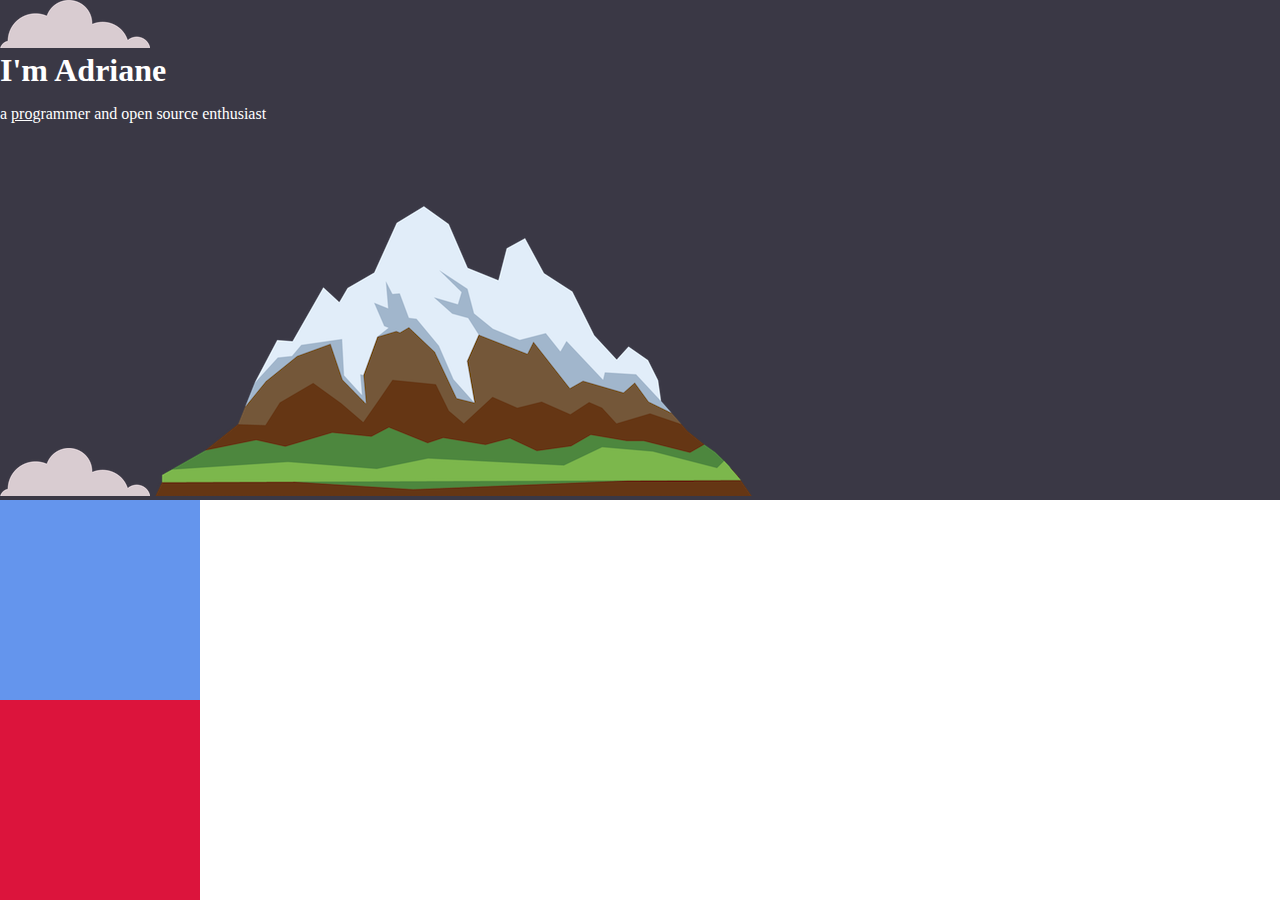
==== CSS - My Site/index.html @ 77aed04a "initial commit" ====
<!DOCTYPE html>
<html lang="en">
<head>
    <meta charset="UTF-8">
    <meta http-equiv="X-UA-Compatible" content="IE=edge">
    <meta name="viewport" content="width=device-width, initial-scale=1.0">
    <link rel="stylesheet" href="css/styles.css">
    <link rel="icon" href="favicon.ico" type="image/x-icon">
    <title>Adriane James</title>
</head>
<body>
    <div class="top-container">
        <img src="images/cloud.png" alt="cloud image">
        <h1>I'm Adriane</h1>
        <p>a <span class="pro">pro</span>grammer and open source enthusiast</p>
        <img src="images/cloud.png" alt="cloud image">
        <img src="images/mountain.png" alt="mountain image">
    </div>
    <div class="middle-container">

    </div>
    <div class="bottom-container">

    </div>
</body>
</html>
---- CSS - My Site/css/styles.css ----
body {
    margin:0;
    color: white;
}

h1 {
    margin-top:0;
    margin-bottom:0;
}

.middle-container, .bottom-container {
    height: 200px;
    width: 200px;
}

.top-container {
    background-color: #3A3845;
}

.middle-container {
    background-color: cornflowerblue;
}

.bottom-container {
    background-color: crimson;
}

.pro {
    text-decoration: underline;
}
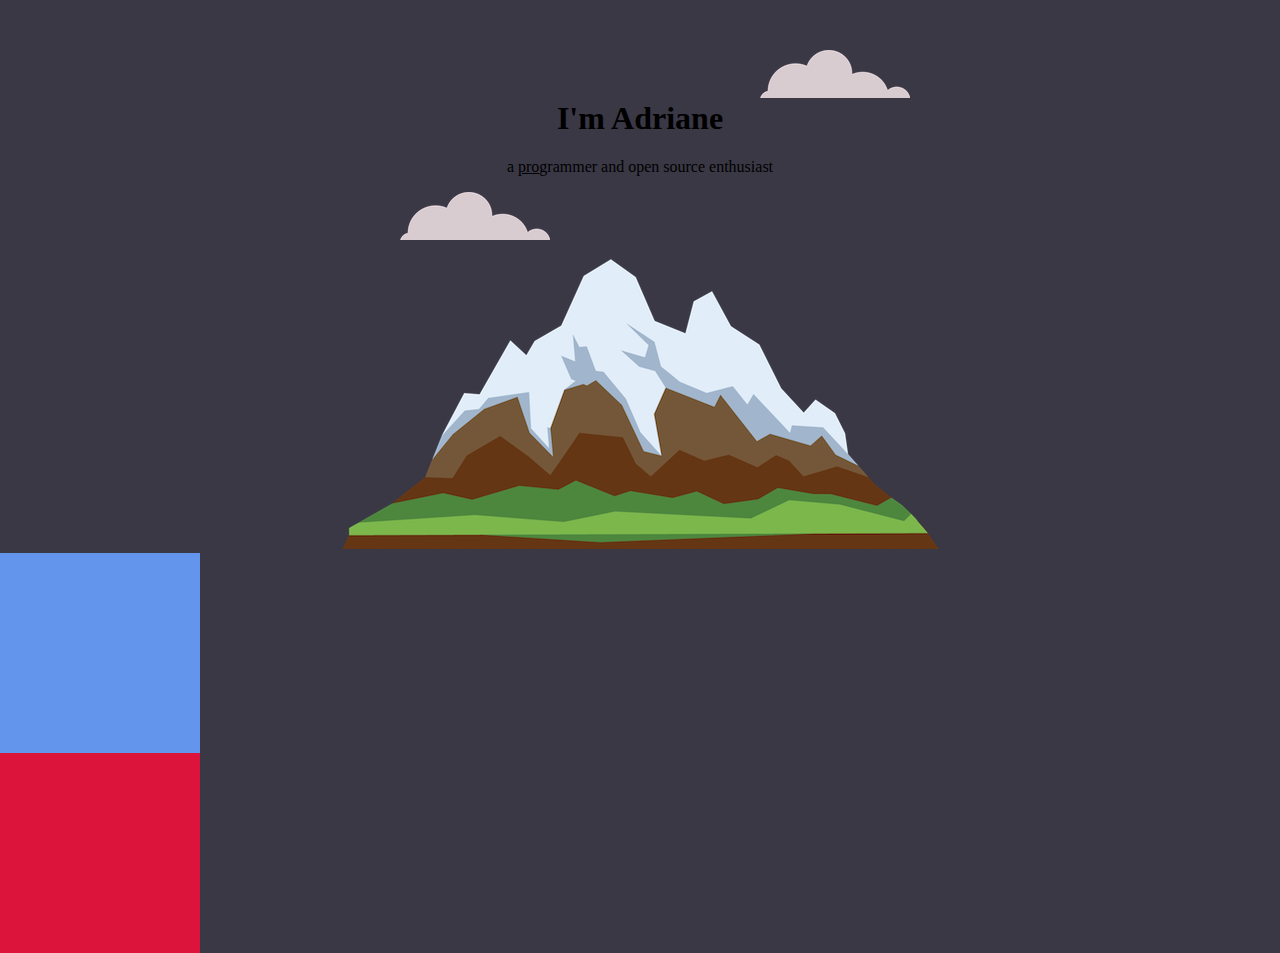
==== commit 625e8b00: "commit 2" ====
--- a/CSS - My Site/index.html
+++ b/CSS - My Site/index.html
@@ -10,10 +10,10 @@
 </head>
 <body>
     <div class="top-container">
-        <img src="images/cloud.png" alt="cloud image">
+        <img class="top-cloud" src="images/cloud.png" alt="cloud image">
         <h1>I'm Adriane</h1>
         <p>a <span class="pro">pro</span>grammer and open source enthusiast</p>
-        <img src="images/cloud.png" alt="cloud image">
+        <img class="bottom-cloud" src="images/cloud.png" alt="cloud image">
         <img src="images/mountain.png" alt="mountain image">
     </div>
     <div class="middle-container">
--- a/CSS - My Site/css/styles.css
+++ b/CSS - My Site/css/styles.css
@@ -2,12 +2,12 @@
 
 body {
     margin:0;
-    color: white;
+    background-color: #3A3845;
+    text-align: center;
 }
 
 h1 {
     margin-top:0;
-    margin-bottom:0;
 }
 
 .middle-container, .bottom-container {
@@ -16,7 +16,8 @@
 }
 
 .top-container {
-    background-color: #3A3845;
+    position: relative;
+    padding-top: 100px;
 }
 
 .middle-container {
@@ -29,4 +30,15 @@
 
 .pro {
     text-decoration: underline;
+}
+
+.bottom-cloud {
+    position: absolute;  
+    left: 400px;
+}
+
+.top-cloud {
+    position: absolute;
+    top: 50px;
+    right: 370px;
 }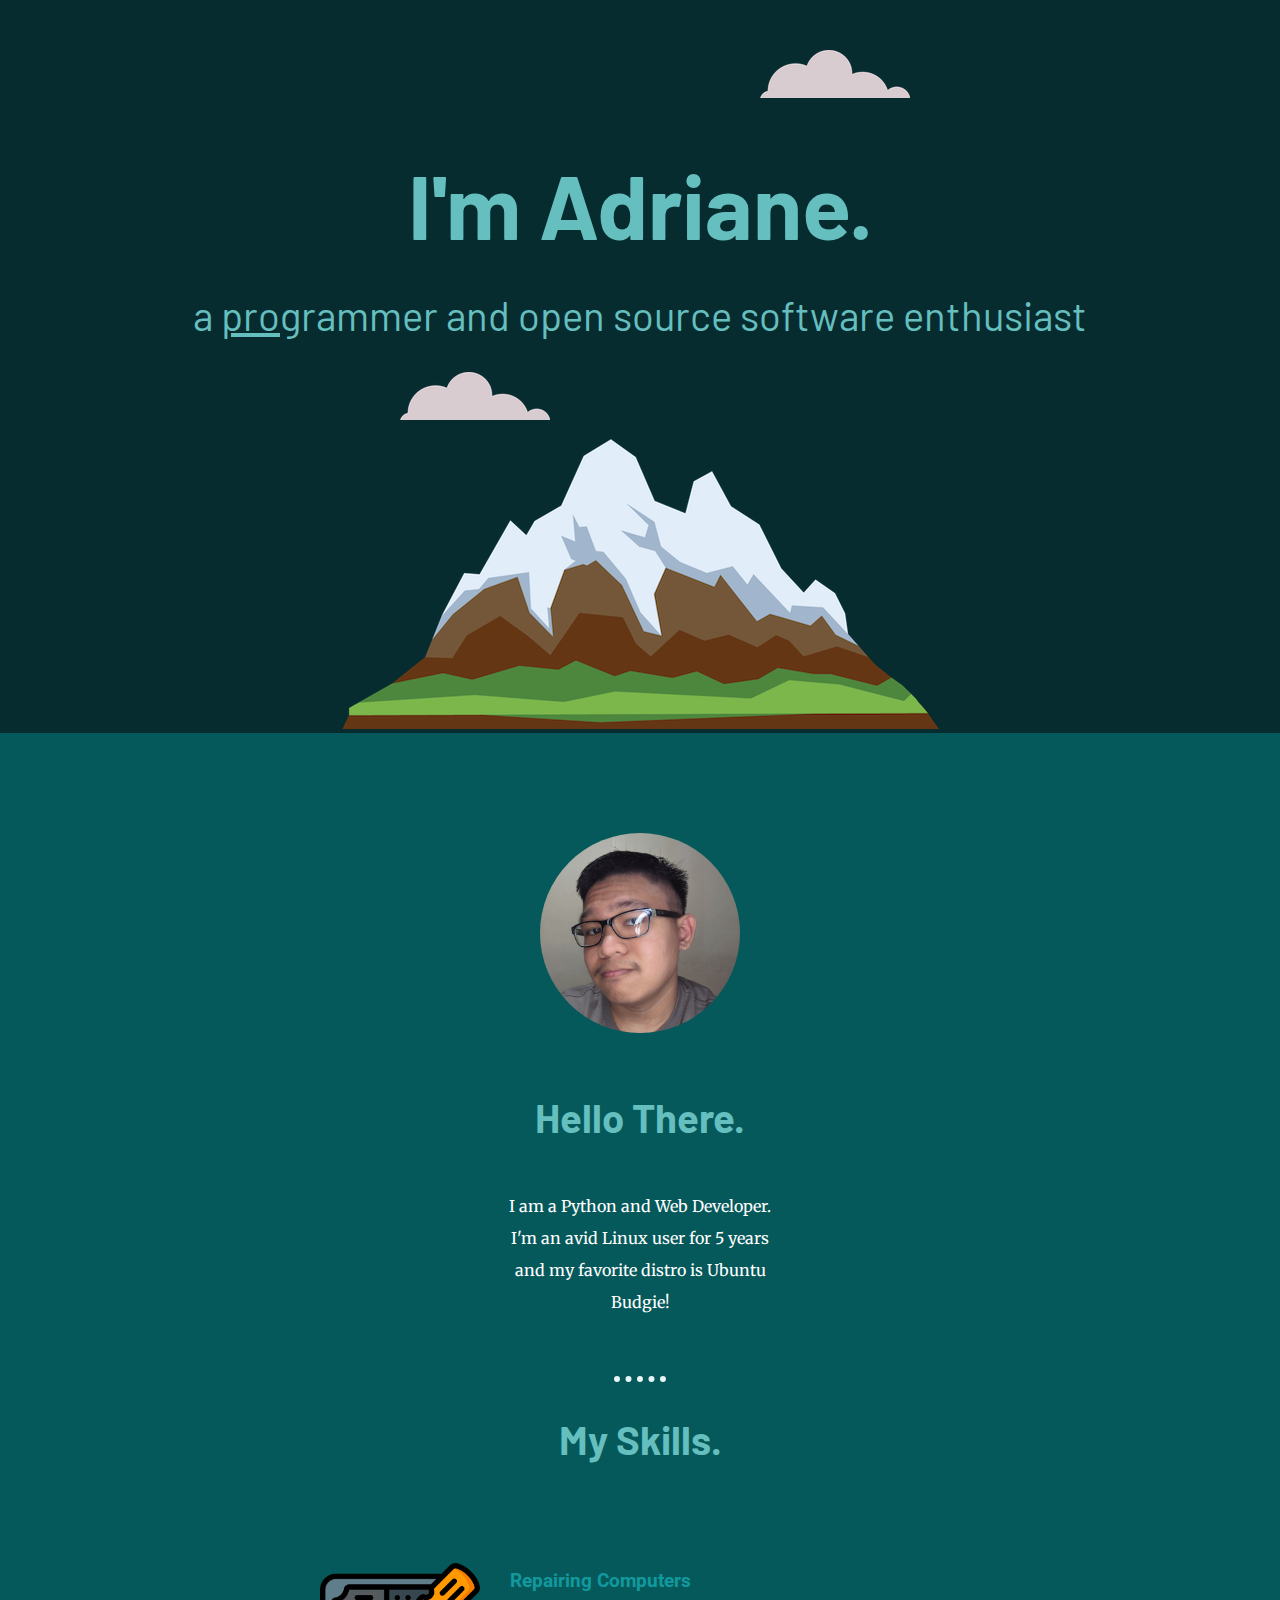
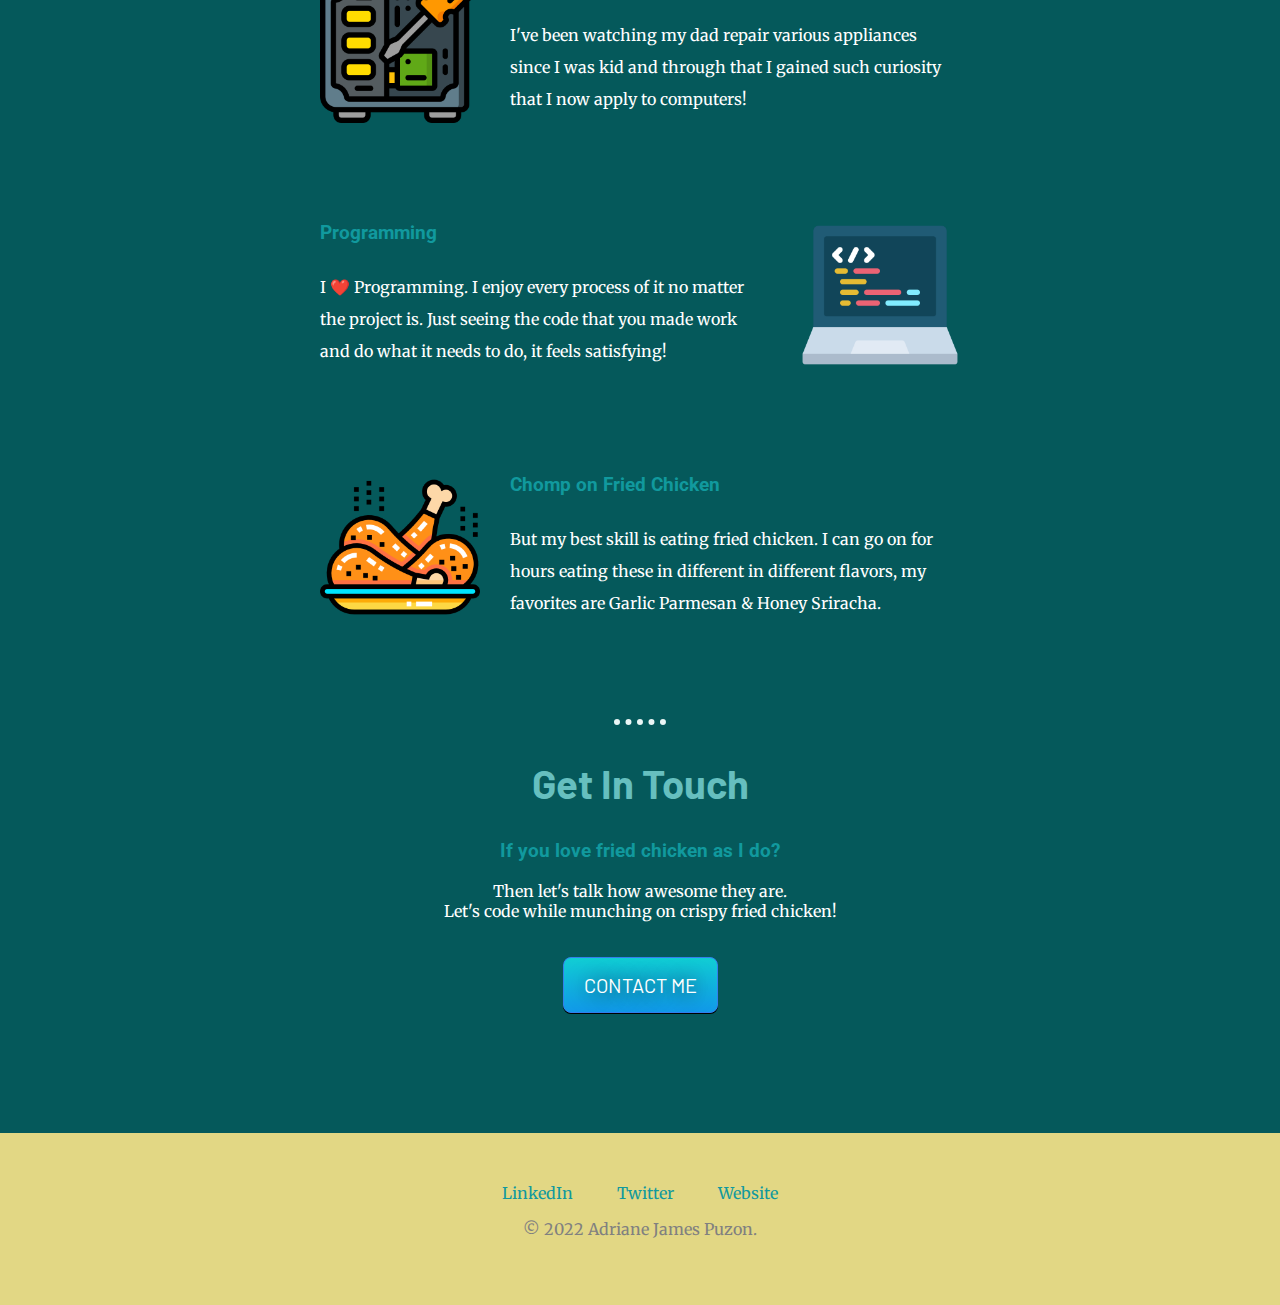
==== commit 78c4af9c: "completed Intermediate CSS Module!" ====
--- a/CSS - My Site/index.html
+++ b/CSS - My Site/index.html
@@ -6,21 +6,61 @@
     <meta name="viewport" content="width=device-width, initial-scale=1.0">
     <link rel="stylesheet" href="css/styles.css">
     <link rel="icon" href="favicon.ico" type="image/x-icon">
+    <link rel="preconnect" href="https://fonts.googleapis.com">
+    <link rel="preconnect" href="https://fonts.gstatic.com" crossorigin>
+    <link href="https://fonts.googleapis.com/css2?family=Barlow&family=Inter:wght@400;500&family=Merriweather&family=Roboto:wght@300&display=swap" rel="stylesheet">
     <title>Adriane James</title>
 </head>
 <body>
     <div class="top-container">
         <img class="top-cloud" src="images/cloud.png" alt="cloud image">
-        <h1>I'm Adriane</h1>
-        <p>a <span class="pro">pro</span>grammer and open source enthusiast</p>
+        <h1>I'm Adriane.</h1>
+        <h2 class="subtitle">a <span class="pro">pro</span>grammer and open source software enthusiast</h2>
         <img class="bottom-cloud" src="images/cloud.png" alt="cloud image">
         <img src="images/mountain.png" alt="mountain image">
     </div>
+
+    
     <div class="middle-container">
-
-    </div>
-    <div class="bottom-container">
-
-    </div>
+        <div class="profile">
+          <img class="my_profile" src="images/my_profile.jpg" alt="Adriane James Puzon's Profile Picture">
+          <h2>Hello There.</h2>
+          <p class="profile-description">I am a Python and Web Developer. I'm an avid Linux user for 5 years and my favorite distro is Ubuntu Budgie!</p>
+        </div>
+        <hr>
+        <div class="skills">
+          <h2>My Skills.</h2>
+          <div class="skill-row">
+            <img class="motherboard-img" src="images/4275113.png" alt="">
+            <h3>Repairing Computers</h3>
+            <p>I've been watching my dad repair various appliances since I was kid and through that I gained such curiosity that I now apply to computers!</p>
+          </div>
+          <div class="skill-row">
+            <img class="laptop-img" src="images/6062646.png" alt="">
+            <h3>Programming</h3>
+            <p>I ❤️ Programming. I enjoy every process of it no matter the project is. Just seeing the code that you made work and do what it needs to do, it feels satisfying!</p>
+          </div>
+          <div class="skill-row">
+            <img class="friedchicken-img" src="images/737956.png" alt="">
+            <h3>Chomp on Fried Chicken</h3>
+            <p class="code-skill-description">But my best skill is eating fried chicken. I can go on for hours eating these in different in different flavors, my favorites are Garlic Parmesan & Honey Sriracha.</p>
+          </div>
+        </div>
+        <hr>
+        <div class="contact-me">
+          <h2>Get In Touch</h2>
+          <h3>If you love fried chicken as I do?</h3>
+          <p>Then let's talk how awesome they are. <br>Let's code while munching on crispy fried chicken!</p>
+          <a class="contactme-btn" href="mailto:adrianejames27@gmail.com">CONTACT ME</a>
+        </div>
+      </div>
+      
+      
+      <div class="bottom-container">
+        <a class="footer-link" href="https://www.linkedin.com/in/jay-puzon/">LinkedIn</a>
+        <a class="footer-link" href="https://twitter.com/Jay27_22">Twitter</a>
+        <a class="footer-link" href="https://www.appbrewery.co/">Website</a>
+        <p class="copyright">© 2022 Adriane James Puzon.</p>
+      </div>
 </body>
 </html>--- a/CSS - My Site/css/styles.css
+++ b/CSS - My Site/css/styles.css
@@ -1,31 +1,116 @@
-
-
 body {
     margin:0;
-    background-color: #3A3845;
+    color: white;
+    background-color: #05595B;
     text-align: center;
+    font-family: 'Merriweather', serif;
+}
+
+h1, h2 {
+    color: #66BFBF;
+}
+
+h3, a {
+    color: #11999E;
 }
 
 h1 {
-    margin-top:0;
+    font-size: 5.625rem;
+    /* line-height: 2; */
+    margin: 50px auto 0 auto;
+    font-family: 'Barlow', sans-serif;
 }
 
-.middle-container, .bottom-container {
-    height: 200px;
-    width: 200px;
+h2 {
+    font-size: 2.5rem;
+    font-family: 'Barlow', sans-serif;
 }
 
+h3 {
+    font-family: 'Roboto', sans-serif;
+    color: #11999E;
+}
+
+.subtitle {
+    font-weight: normal;
+}
+
+.my_profile {
+    border-radius: 50%;
+    height: 200px;
+}
+
+.skill-row {
+    width: 50%;
+    margin: 100px auto 100px auto;
+    line-height: 2;
+    text-align: left;
+}
+
+.motherboard-img {
+    width: 25%;
+    float: left;
+    margin-right: 30px;
+}
+
+.laptop-img {
+    width: 25%;
+    float: right;
+    margin-left: 30px;
+}
+
+.friedchicken-img {
+    width: 25%;
+    float: left;
+    margin-right: 30px;
+}
+
+
 .top-container {
+    background-color: #062C30;
     position: relative;
     padding-top: 100px;
 }
 
+.profile {
+    line-height: 2;
+    padding-bottom: 50px;
+}
+
+.profile-description {
+    margin: auto 500px auto 500px;
+    /* margin-left: 500px;
+    margin-right: 500px; */
+}
+
+hr {
+    border-style: none;
+    border-top-style: dotted;
+    border-color: #EAF6F6;
+    border-width: 6px;
+    width: 4%;
+}
+
 .middle-container {
-    background-color: cornflowerblue;
+    margin: 100px 0;
 }
 
 .bottom-container {
-    background-color: crimson;
+    background-color: #E2D784;
+    padding: 50px 0 50px 0;
+}
+
+.footer-link {
+    text-decoration: none;
+    margin: 0 20px 0 20px;
+}
+
+.footer-link:hover {
+    color: white;
+}
+
+.copyright {
+    color: gray ;
 }
 
 .pro {
@@ -41,4 +126,44 @@
     position: absolute;
     top: 50px;
     right: 370px;
-}+}
+
+.contactme-btn {
+    background: #11CDD4;
+    background-image: -webkit-linear-gradient(top, #11CDD4, #1199E9);
+    background-image: -moz-linear-gradient(top, #11CDD4, #1199E9);
+    background-image: -ms-linear-gradient(top, #11CDD4, #1199E9);
+    background-image: -o-linear-gradient(top, #11CDD4, #1199E9);
+    background-image: -webkit-gradient(to bottom, #11CDD4, #1199E9);
+    -webkit-border-radius: 8px;
+    -moz-border-radius: 8px;
+    border-radius: 8px;
+    color: #FFFFFF;
+    font-family: 'Barlow', sans-serif;
+    font-size: 20px;
+    padding: 15px 20px 15px 20px;
+    margin: 20px 0 20px 0;
+    -webkit-box-shadow: 0 1px 0 0 #000000;
+    -moz-box-shadow: 0 1px 0 0 #000000;
+    box-shadow: 0 1px 0 0 #000000;
+    text-shadow: 1px 1px 20px #000000;
+    border: solid #337FED 1px;
+    text-decoration: none;
+    display: inline-block;
+    cursor: pointer;
+    text-align: center;
+ }
+ 
+ .contactme-btn:hover {
+    border: solid #337FED 1px;
+    background: #30E3CB;
+    background-image: -webkit-linear-gradient(top, #30E3CB, #2BC4AD);
+    background-image: -moz-linear-gradient(top, #30E3CB, #2BC4AD);
+    background-image: -ms-linear-gradient(top, #30E3CB, #2BC4AD);
+    background-image: -o-linear-gradient(top, #30E3CB, #2BC4AD);
+    background-image: -webkit-gradient(to bottom, #30E3CB, #2BC4AD);
+    -webkit-border-radius: 8px;
+    -moz-border-radius: 8px;
+    border-radius: 8px;
+    text-decoration: none;
+ }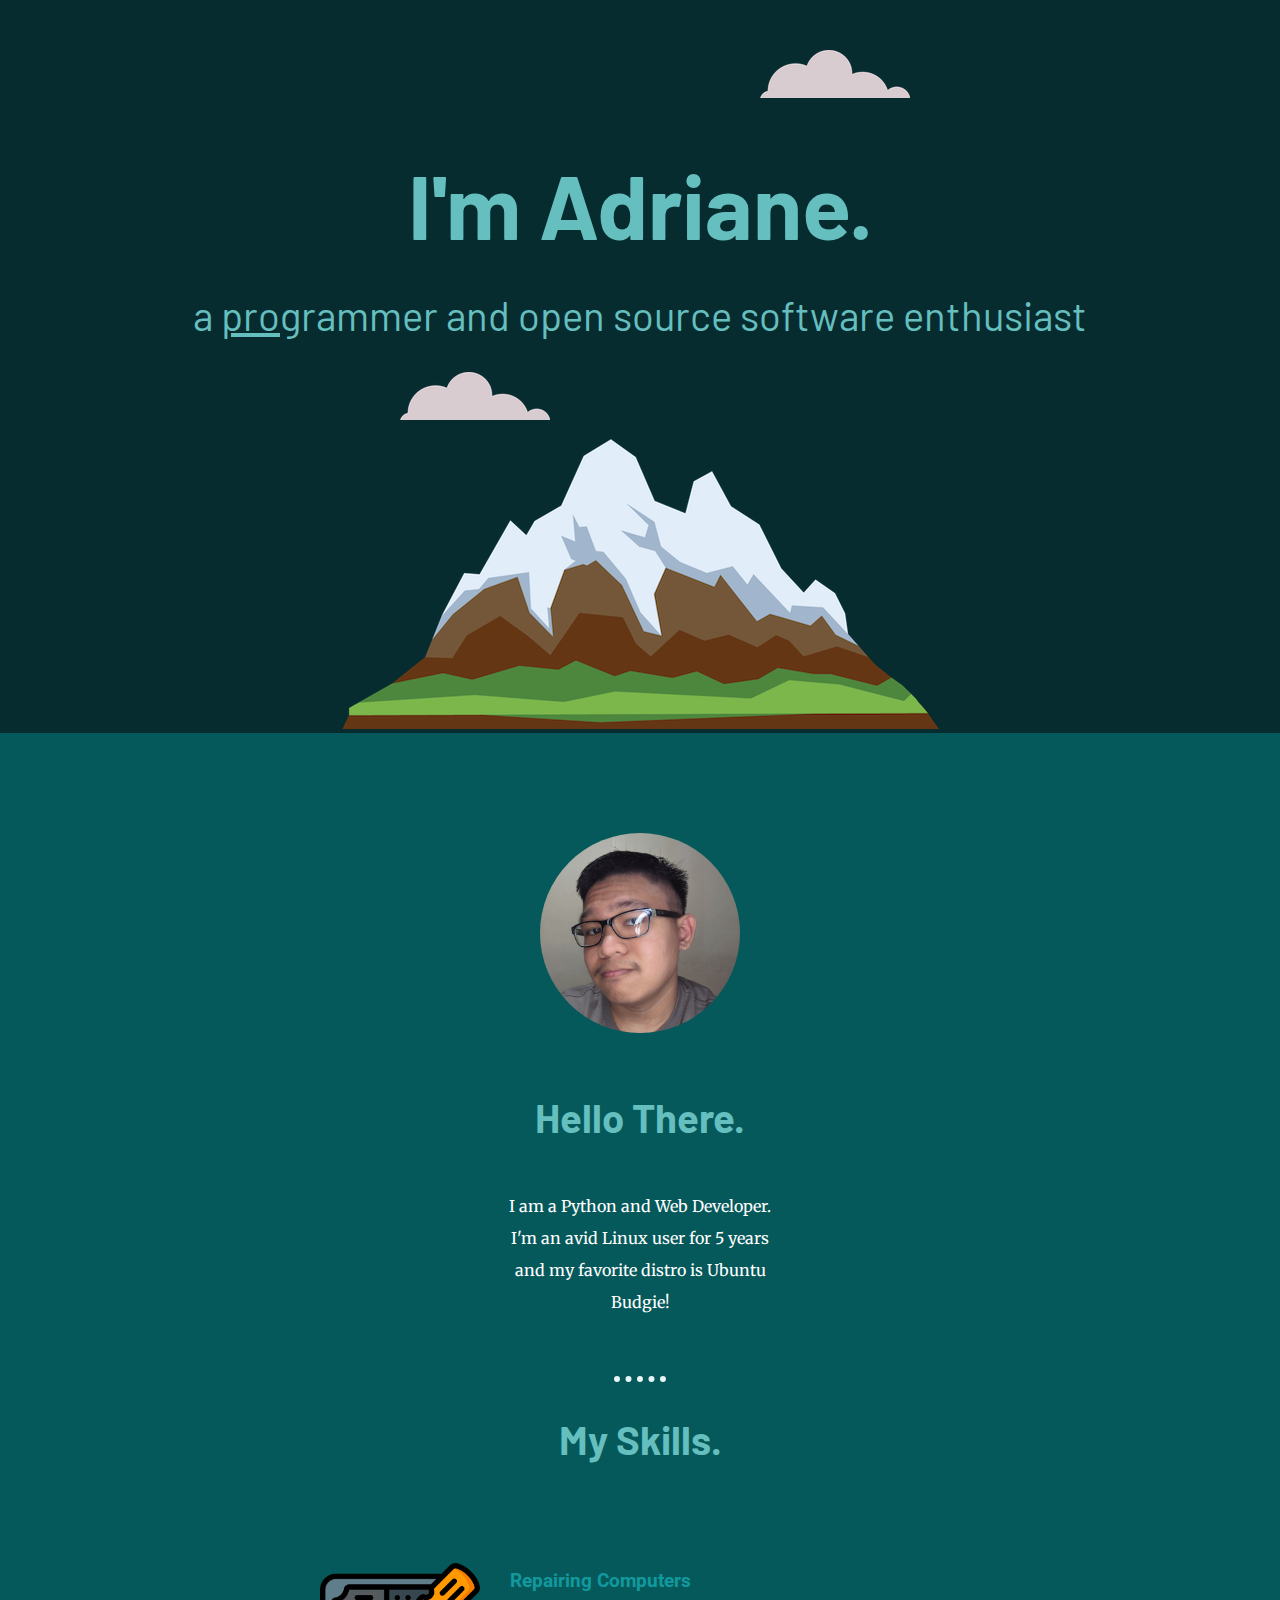
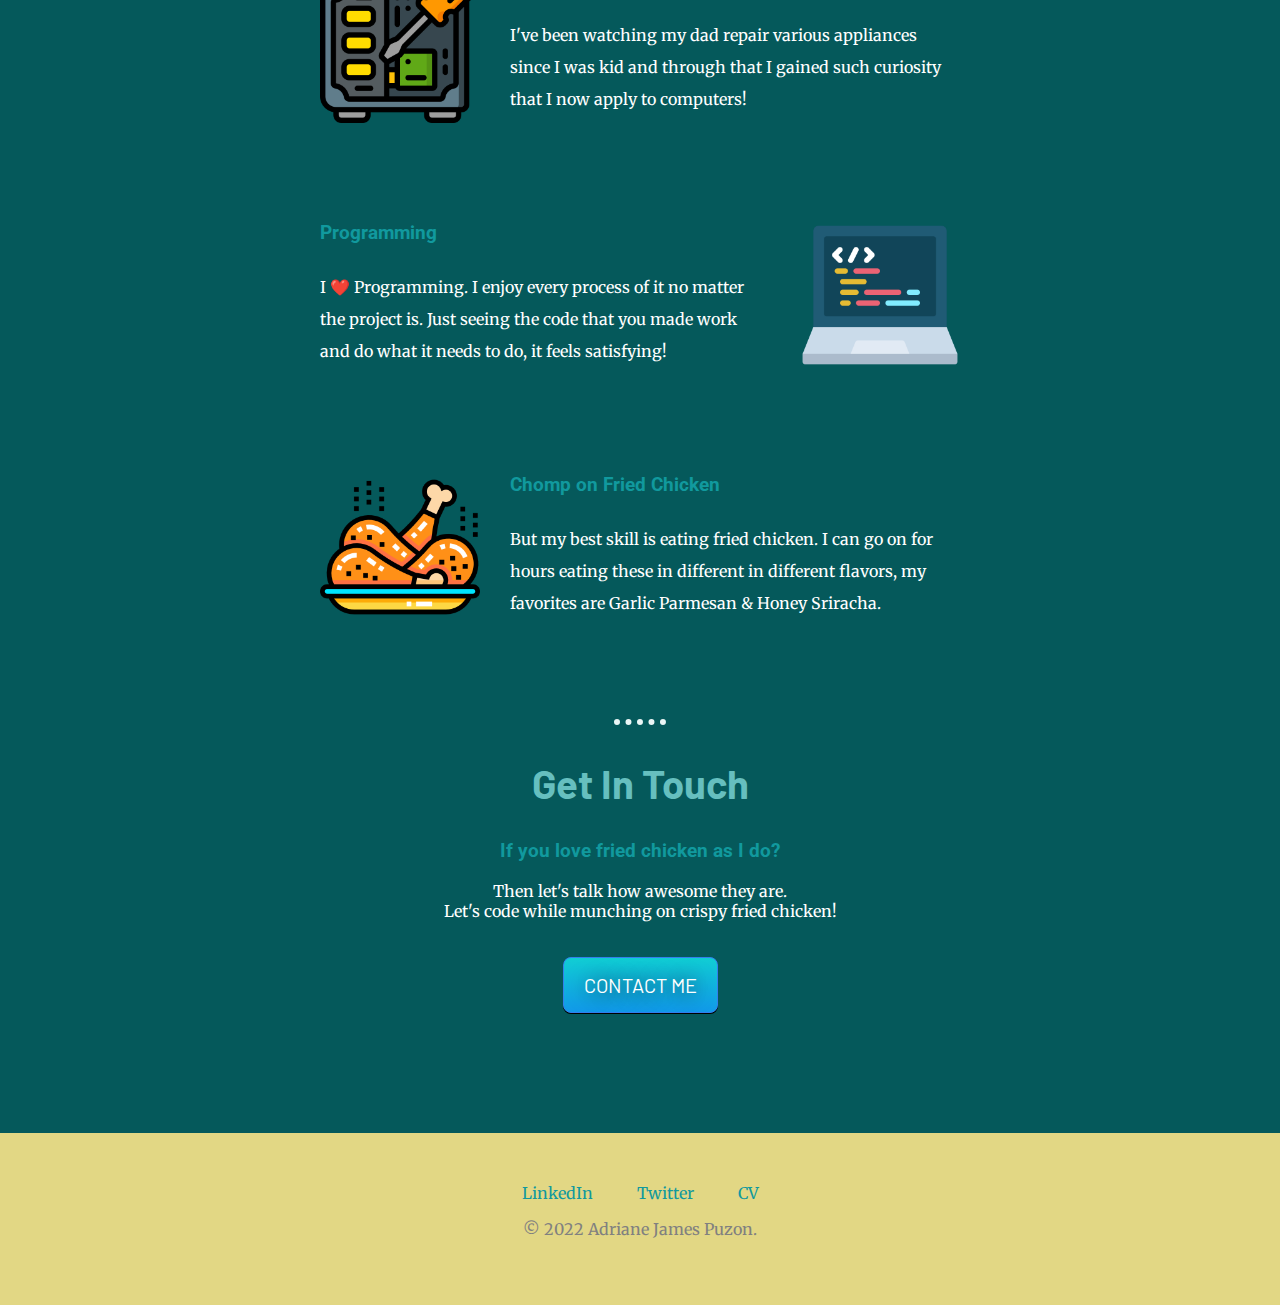
==== commit c1ebbf01: "added my cv" ====
--- a/CSS - My Site/index.html
+++ b/CSS - My Site/index.html
@@ -59,7 +59,7 @@
       <div class="bottom-container">
         <a class="footer-link" href="https://www.linkedin.com/in/jay-puzon/">LinkedIn</a>
         <a class="footer-link" href="https://twitter.com/Jay27_22">Twitter</a>
-        <a class="footer-link" href="https://www.appbrewery.co/">Website</a>
+        <a class="footer-link" href="https://lonewanderer27.github.io/cv/">CV</a>
         <p class="copyright">© 2022 Adriane James Puzon.</p>
       </div>
 </body>
